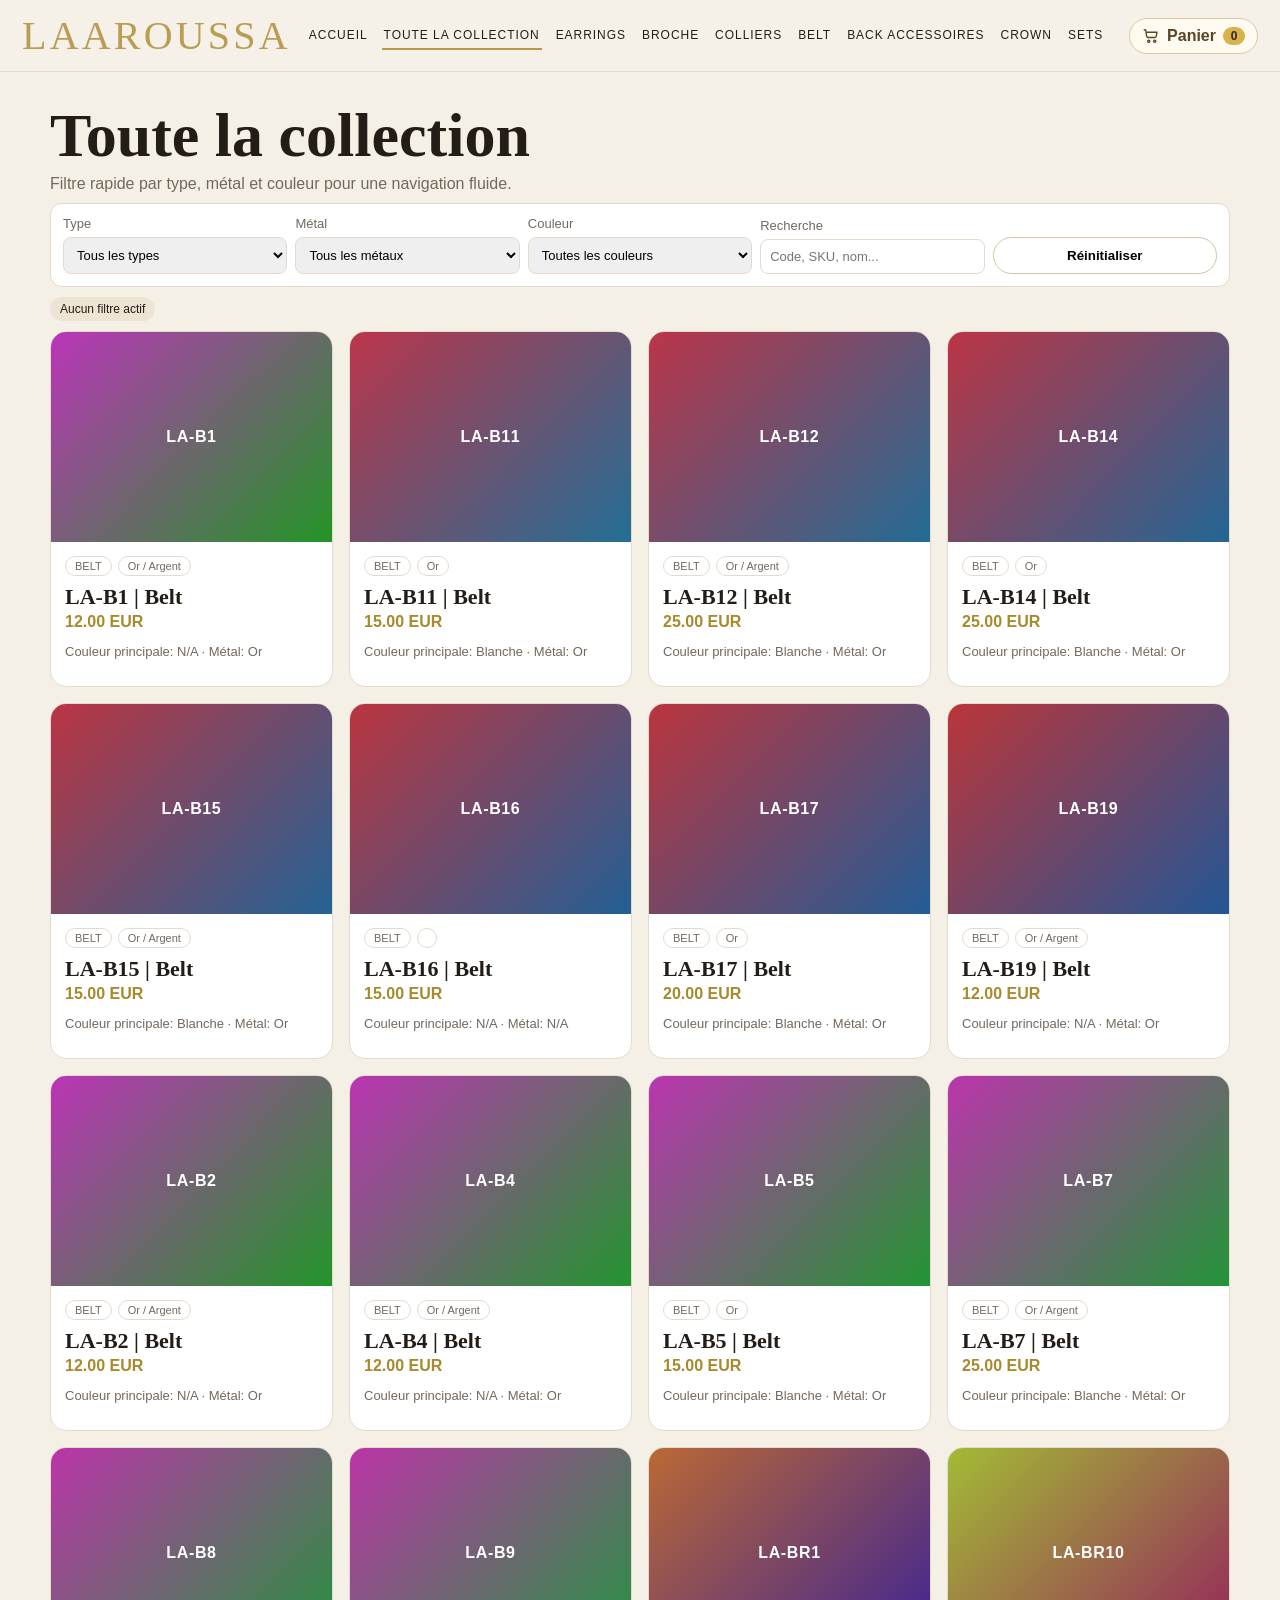
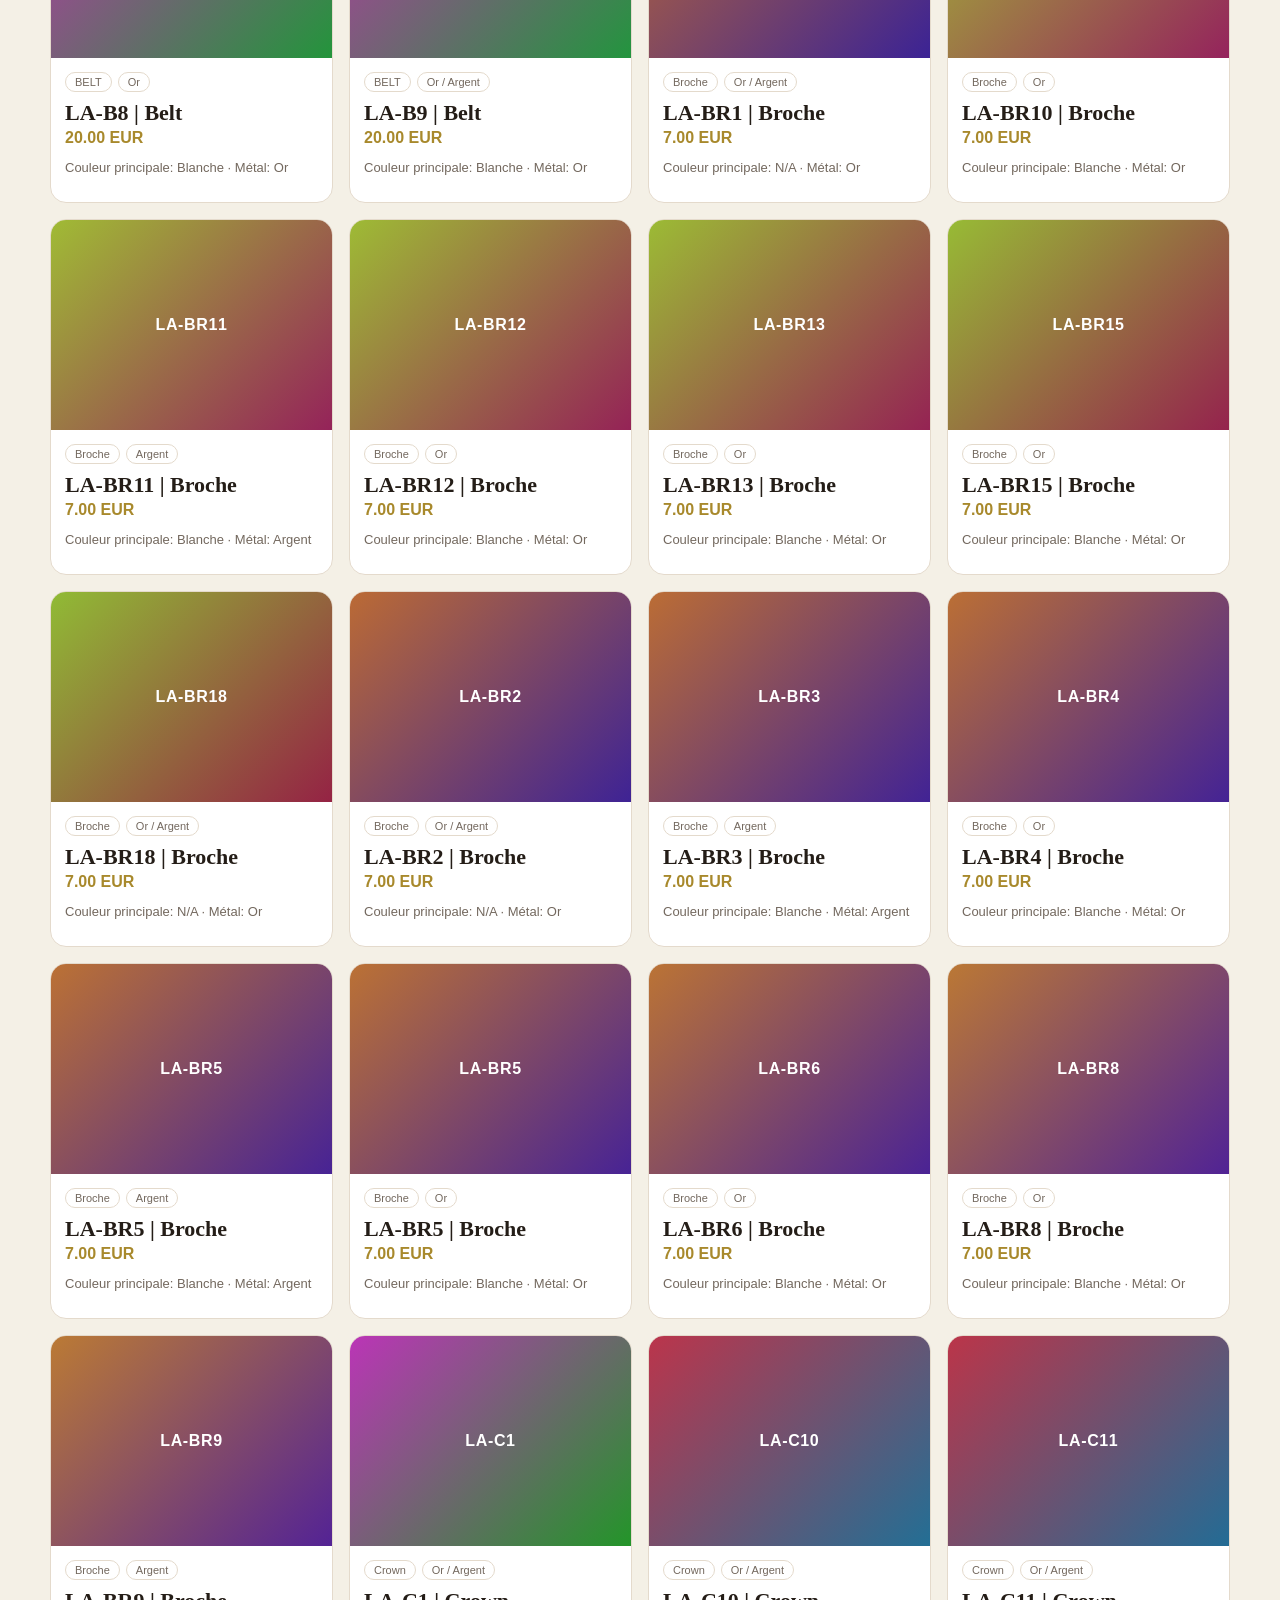
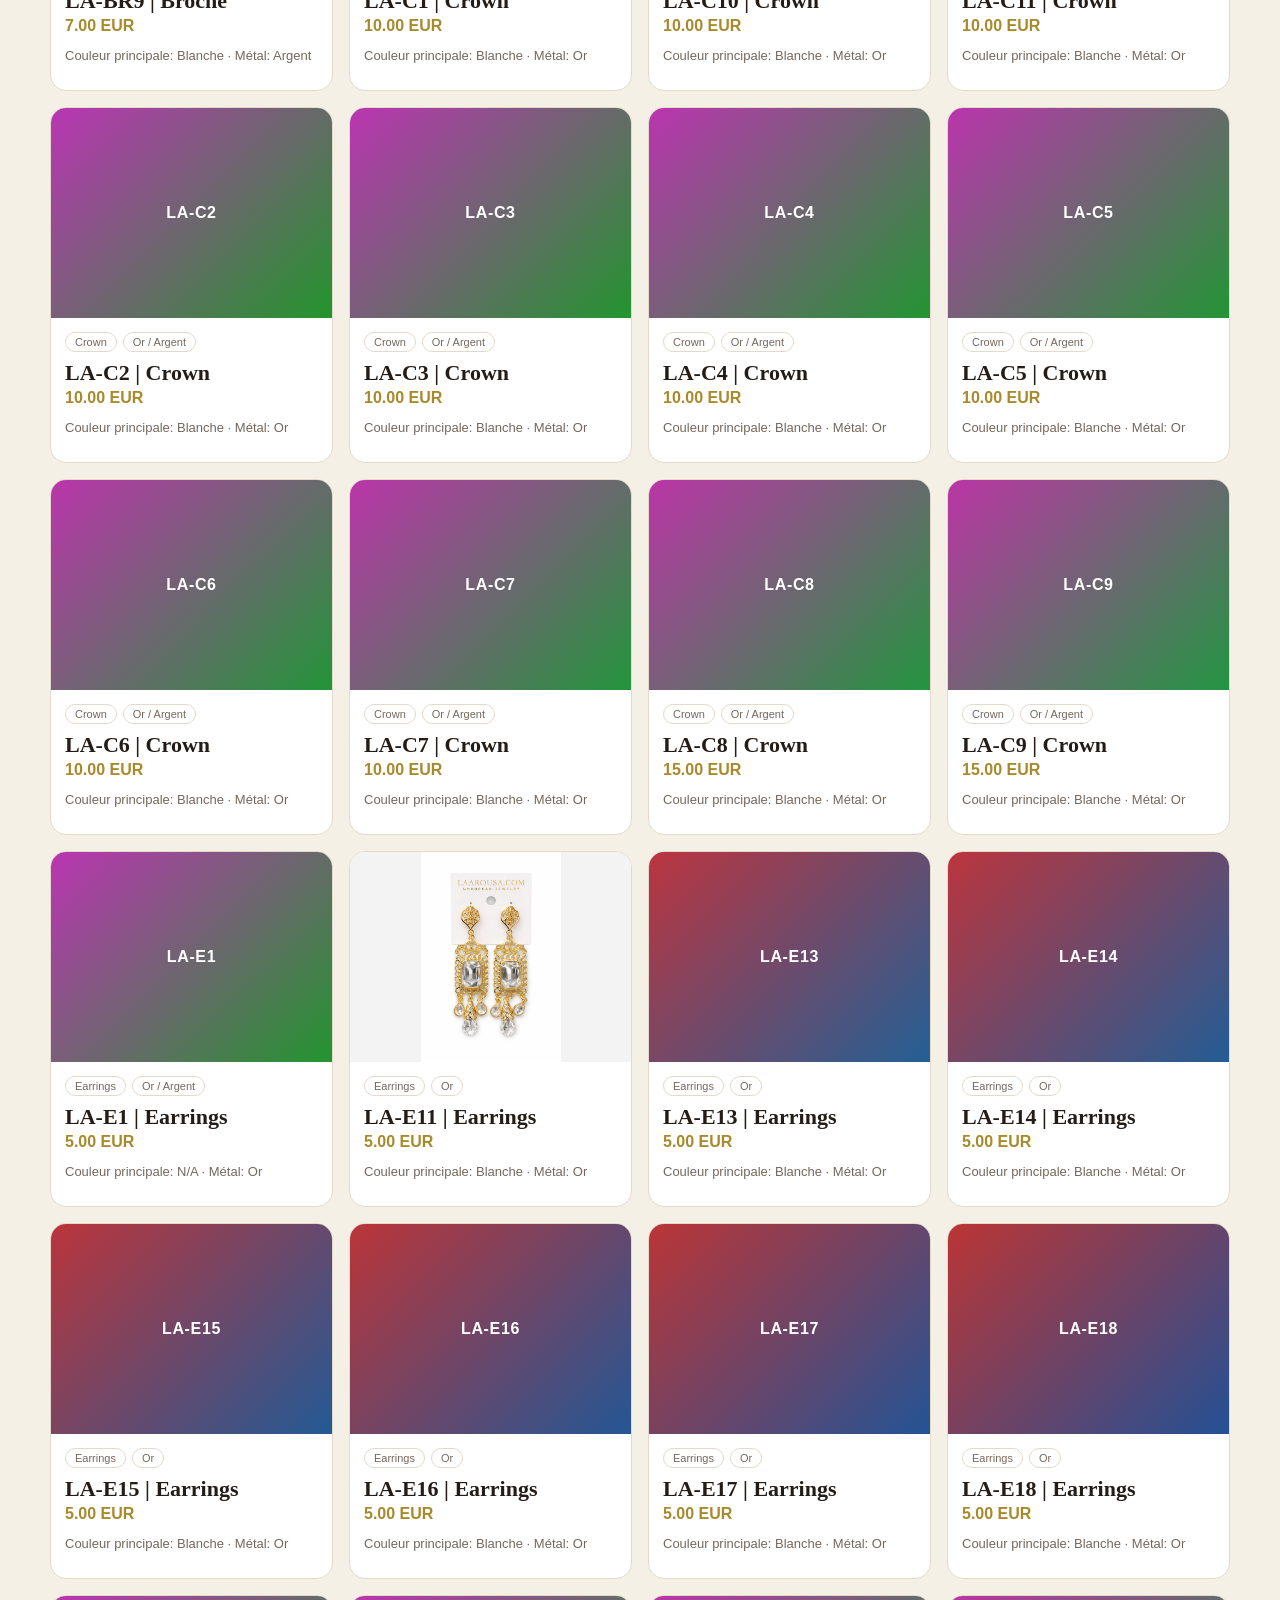
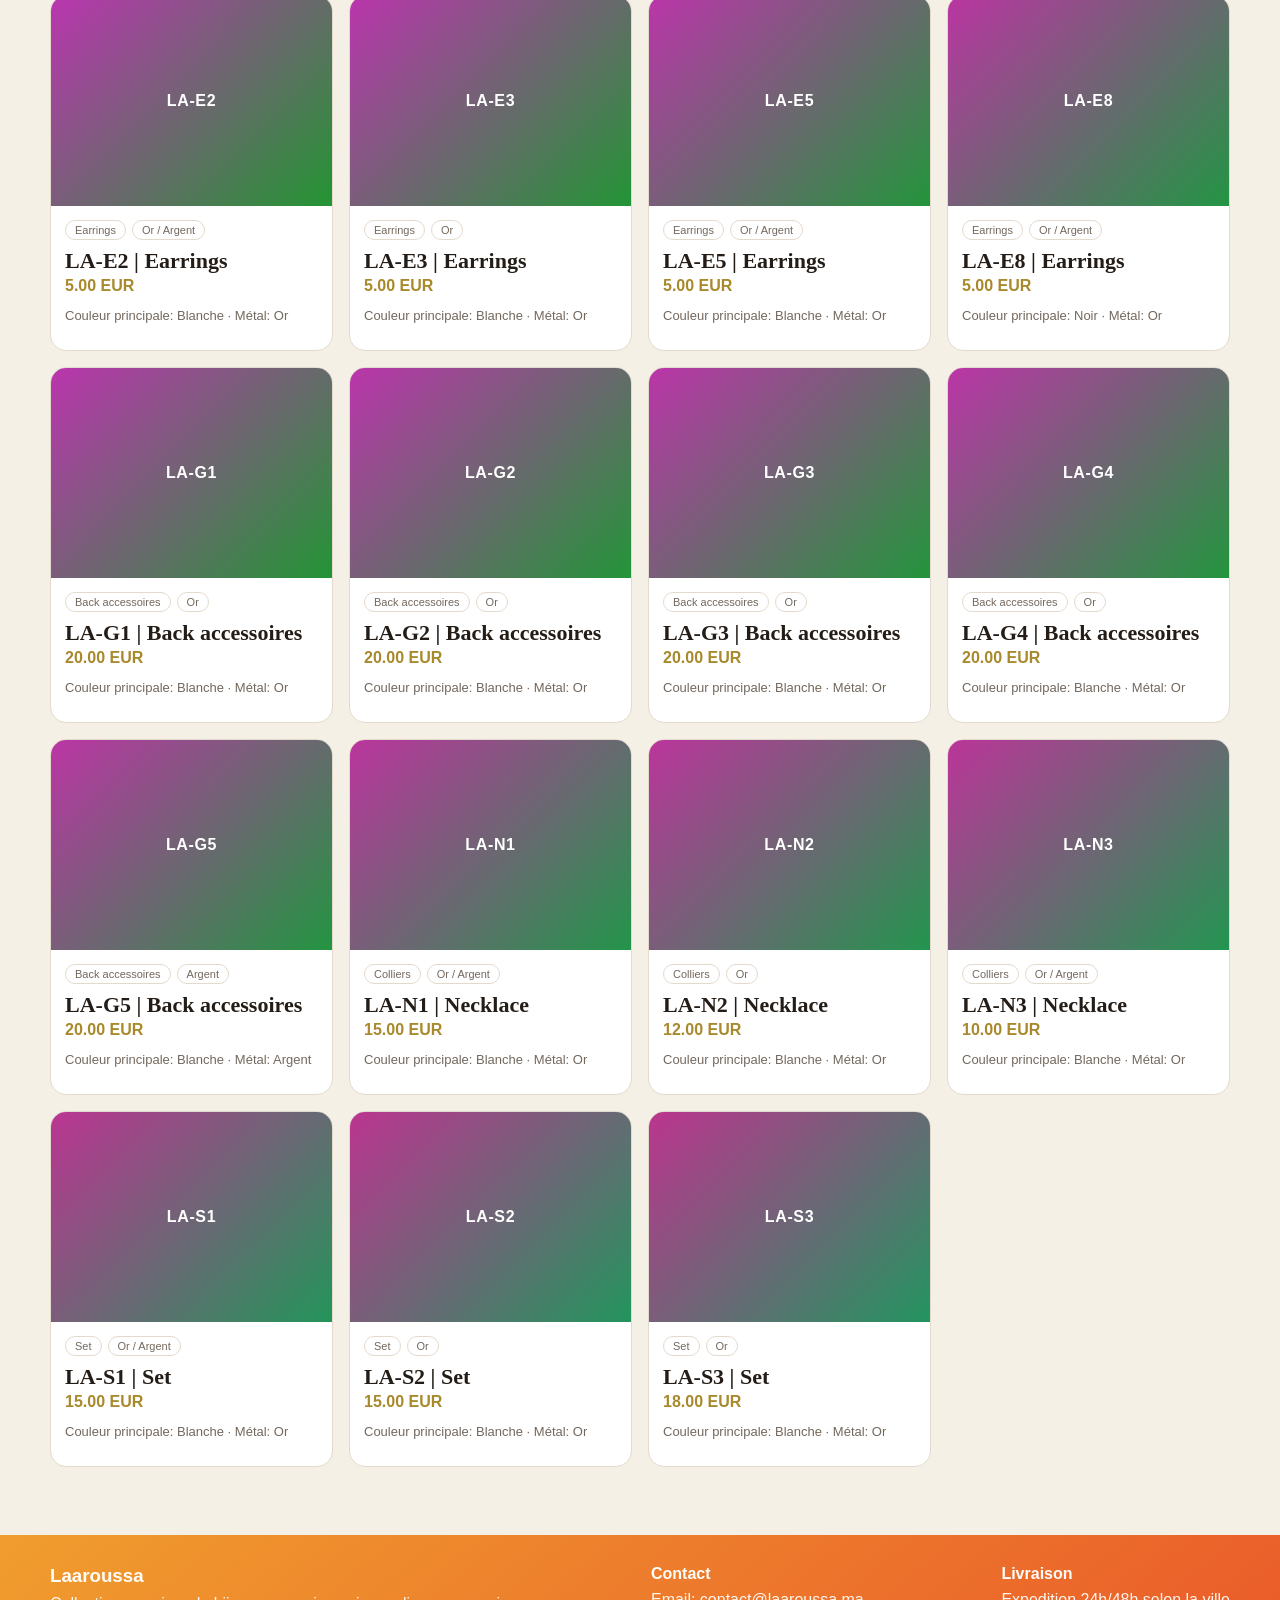
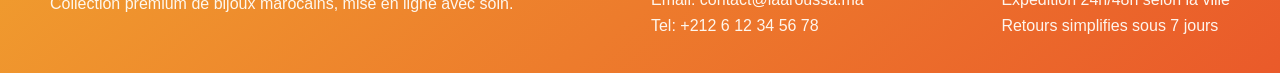
==== collection.html @ 794d37f0 "first commit" ====
<!doctype html>
<html lang="fr">
  <head>
    <meta charset="UTF-8" />
    <meta name="viewport" content="width=device-width, initial-scale=1.0" />
    <title>Laaroussa | Collection</title>
    <link rel="stylesheet" href="./styles.css" />
  </head>
  <body data-page="collection">
    <header class="site-header">
      <a class="brand" href="./index.html">LAAROUSSA</a>
      <nav class="main-nav">
        <a href="./index.html" data-nav="home">Accueil</a>
        <a href="./collection.html" data-nav="collection">Toute la collection</a>
        <a href="./collection.html?type=Earrings" data-nav="type" data-type="Earrings">Earrings</a>
        <a href="./collection.html?type=Broche" data-nav="type" data-type="Broche">Broche</a>
        <a href="./collection.html?type=Colliers" data-nav="type" data-type="Colliers">Colliers</a>
        <a href="./collection.html?type=BELT" data-nav="type" data-type="BELT">Belt</a>
        <a href="./collection.html?type=Back accessoires" data-nav="type" data-type="Back accessoires">Back accessoires</a>
        <a href="./collection.html?type=Crown" data-nav="type" data-type="Crown">Crown</a>
        <a href="./collection.html?type=Set" data-nav="type" data-type="Set">Sets</a>
      </nav>
      <a href="./panier.html" class="cart-link" aria-label="Ouvrir le panier">
        <svg viewBox="0 0 24 24" aria-hidden="true">
          <path d="M3 4h2l1.2 8.2A2 2 0 0 0 8.2 14h8.7a2 2 0 0 0 2-1.6L20 7H7"></path>
          <circle cx="9" cy="19" r="1.5"></circle>
          <circle cx="17" cy="19" r="1.5"></circle>
        </svg>
        <span>Panier</span>
        <strong>0</strong>
      </a>
    </header>

    <main class="container">
      <section class="page-head">
        <h1>Toute la collection</h1>
        <p>Filtre rapide par type, métal et couleur pour une navigation fluide.</p>
      </section>

      <section class="filter-strip">
        <label><span>Type</span><select id="typeSelect"></select></label>
        <label><span>Métal</span><select id="metalSelect"></select></label>
        <label><span>Couleur</span><select id="colorSelect"></select></label>
        <label><span>Recherche</span><input id="searchInput" type="search" placeholder="Code, SKU, nom..." /></label>
        <button id="resetFiltersBtn" class="btn" type="button">Réinitialiser</button>
      </section>

      <div id="activeFilters" class="active-filters"></div>
      <div id="collectionGrid" class="products-grid"></div>
    </main>

    <footer class="site-footer">
      <div class="footer-inner">
        <div>
          <h3>Laaroussa</h3>
          <p>Collection premium de bijoux marocains, mise en ligne avec soin.</p>
        </div>
        <div>
          <h4>Contact</h4>
          <p>Email: contact@laaroussa.ma</p>
          <p>Tel: +212 6 12 34 56 78</p>
        </div>
        <div>
          <h4>Livraison</h4>
          <p>Expedition 24h/48h selon la ville</p>
          <p>Retours simplifies sous 7 jours</p>
        </div>
      </div>
    </footer>

    <script src="./script.js"></script>
  </body>
</html>
---- styles.css ----
:root {
  --bg: #f4f0e6;
  --surface: #ffffff;
  --text: #241d17;
  --muted: #73685e;
  --line: #e4dacc;
  --primary: #d1ae45;
  --primary-text: #2f251f;
}

* {
  box-sizing: border-box;
}

body {
  margin: 0;
  background: var(--bg);
  color: var(--text);
  font-family: "Inter", "Segoe UI", Tahoma, sans-serif;
  min-height: 100vh;
  display: flex;
  flex-direction: column;
}

main {
  flex: 1;
}

a {
  color: inherit;
  text-decoration: none;
}

.container {
  width: min(1180px, calc(100% - 32px));
  margin: 0 auto;
}

.site-header {
  position: sticky;
  top: 0;
  z-index: 10;
  display: flex;
  gap: 16px;
  align-items: center;
  justify-content: space-between;
  padding: 12px 22px;
  border-bottom: 1px solid var(--line);
  background: rgba(245, 241, 232, 0.95);
  backdrop-filter: blur(3px);
}

.brand {
  font-size: 40px;
  font-family: Georgia, serif;
  letter-spacing: 0.08em;
  color: #b89d52;
}

.main-nav {
  display: flex;
  flex-wrap: wrap;
  gap: 12px;
  font-size: 12px;
  text-transform: uppercase;
  letter-spacing: 0.08em;
  flex: 1;
}

.main-nav a {
  padding: 6px 2px;
  border-bottom: 2px solid transparent;
}

.main-nav a:hover,
.main-nav a.is-active {
  border-color: #b79a4c;
}

.cart-link {
  display: inline-flex;
  align-items: center;
  gap: 7px;
  padding: 8px 12px;
  border: 1px solid #d8c8a2;
  border-radius: 999px;
  background: #fffaf0;
  font-weight: 600;
  color: #5a4624;
}

.cart-link svg {
  width: 18px;
  height: 18px;
  fill: none;
  stroke: currentColor;
  stroke-width: 1.8;
  stroke-linecap: round;
  stroke-linejoin: round;
}

.cart-link strong {
  min-width: 22px;
  text-align: center;
  background: #d8b34b;
  color: #2f251f;
  border-radius: 999px;
  font-size: 12px;
  padding: 2px 6px;
}

.cart-link.is-active {
  box-shadow: 0 0 0 2px #ceb06e;
}

.hero {
  margin-top: 0;
  border-radius: 0;
  border: 0;
  background:
    linear-gradient(130deg, rgba(252, 250, 246, 0.88), rgba(239, 232, 218, 0.88)),
    url("./assets/images/bijou.avif") center/cover no-repeat;
  padding: 72px 44px;
  position: relative;
  overflow: hidden;
  min-height: calc(100vh - 72px);
  display: flex;
  align-items: center;
}

.hero-content {
  position: relative;
  z-index: 2;
  width: min(760px, 100%);
}

.eyebrow {
  margin: 0;
  text-transform: uppercase;
  letter-spacing: 0.2em;
  font-size: 12px;
  color: var(--muted);
}

h1 {
  margin: 10px 0;
  font-family: Georgia, serif;
  font-size: clamp(34px, 5vw, 62px);
  line-height: 1.08;
}

.hero p {
  color: var(--muted);
  max-width: 680px;
  font-size: 17px;
  line-height: 1.55;
}

.hero-actions {
  display: flex;
  flex-wrap: wrap;
  gap: 10px;
  margin-top: 16px;
}

.hero-orbs {
  position: absolute;
  inset: 0;
  pointer-events: none;
}

.hero-orbs span {
  position: absolute;
  border-radius: 50%;
  filter: blur(2px);
  opacity: 0.45;
  animation: floatOrb 9s ease-in-out infinite;
}

.hero-orbs span:nth-child(1) {
  width: 140px;
  height: 140px;
  left: 6%;
  top: 10%;
  background: radial-gradient(circle, rgba(209, 174, 69, 0.6), rgba(209, 174, 69, 0));
}

.hero-orbs span:nth-child(2) {
  width: 180px;
  height: 180px;
  right: 8%;
  top: 18%;
  background: radial-gradient(circle, rgba(151, 134, 208, 0.52), rgba(151, 134, 208, 0));
  animation-delay: -3s;
}

.hero-orbs span:nth-child(3) {
  width: 160px;
  height: 160px;
  left: 40%;
  bottom: -18px;
  background: radial-gradient(circle, rgba(90, 149, 129, 0.45), rgba(90, 149, 129, 0));
  animation-delay: -6s;
}

.hero-wave {
  position: absolute;
  left: 0;
  right: 0;
  bottom: 0;
  width: 100%;
  height: 72px;
  z-index: 1;
}

.hero-wave path {
  fill: rgba(255, 255, 255, 0.62);
  transform-origin: center;
  animation: waveShift 7s ease-in-out infinite;
}

.btn {
  border: 1px solid #d4c4a3;
  padding: 10px 16px;
  border-radius: 999px;
  font-weight: 600;
  background: #fff;
  cursor: pointer;
}

.btn-primary {
  background: var(--primary);
  color: var(--primary-text);
  border-color: #c49f37;
}

.stats-grid {
  margin: 20px 0;
  display: grid;
  grid-template-columns: repeat(auto-fit, minmax(180px, 1fr));
  gap: 12px;
}

.stat {
  background: var(--surface);
  border: 1px solid var(--line);
  border-radius: 12px;
  padding: 14px;
}

.stat h3 {
  margin: 0;
  font-size: 24px;
  font-family: Georgia, serif;
}

.stat p {
  margin: 4px 0 0;
  color: var(--muted);
  font-size: 13px;
}

.section-title-wrap {
  display: flex;
  justify-content: space-between;
  align-items: center;
  gap: 8px;
}

.section-title {
  margin: 0;
  font-family: Georgia, serif;
  font-size: 34px;
}

.text-link {
  color: #876c2b;
  font-weight: 600;
}

.page-head {
  padding: 20px 0 10px;
}

.page-head h1 {
  margin-bottom: 6px;
}

.page-head p {
  color: var(--muted);
  margin: 0;
}

.filter-strip {
  background: var(--surface);
  border: 1px solid var(--line);
  border-radius: 12px;
  padding: 12px;
  display: grid;
  gap: 8px;
  grid-template-columns: repeat(auto-fit, minmax(160px, 1fr));
  align-items: end;
}

.filter-strip label {
  display: flex;
  flex-direction: column;
  gap: 6px;
  font-size: 13px;
  color: var(--muted);
}

input,
select {
  padding: 9px;
  border: 1px solid var(--line);
  border-radius: 8px;
  font: inherit;
}

.active-filters {
  margin: 10px 0;
  display: flex;
  flex-wrap: wrap;
  gap: 8px;
}

.active-filters span {
  background: #ede4d4;
  border-radius: 999px;
  padding: 5px 10px;
  font-size: 12px;
}

.products-grid {
  display: grid;
  gap: 16px;
  grid-template-columns: repeat(auto-fill, minmax(230px, 1fr));
  margin-bottom: 26px;
}

.product-card {
  display: block;
  background: var(--surface);
  border: 1px solid var(--line);
  border-radius: 16px;
  overflow: hidden;
  transition: transform 0.18s ease, box-shadow 0.18s ease;
}

.product-card:hover {
  transform: translateY(-4px);
  box-shadow: 0 14px 26px rgba(22, 18, 14, 0.12);
}

.product-visual {
  min-height: 210px;
  display: grid;
  place-items: center;
  color: #fff;
  text-align: center;
  font-weight: 800;
  letter-spacing: 0.04em;
  padding: 10px;
  transition: transform 0.22s ease, filter 0.22s ease;
  background-size: cover;
  background-position: center;
  background-repeat: no-repeat;
}

.product-visual.has-photo {
  background-size: contain;
  background-color: #f3f3f3;
}

.product-card:hover .product-visual {
  transform: scale(1.03);
  filter: saturate(1.08);
}

.product-body {
  padding: 14px;
}

.chips {
  display: flex;
  gap: 6px;
  flex-wrap: wrap;
}

.chip {
  border: 1px solid var(--line);
  border-radius: 999px;
  padding: 3px 9px;
  font-size: 11px;
  color: var(--muted);
}

.product-title {
  margin: 8px 0 3px;
  font-family: Georgia, serif;
  font-size: 22px;
}

.price {
  margin: 0;
  color: #a8892c;
  font-weight: 700;
}

.meta {
  color: var(--muted);
  font-size: 13px;
}

.actions {
  margin-top: 10px;
  display: grid;
  grid-template-columns: 1fr 1fr;
  gap: 8px;
}

.product-layout {
  margin-top: 10px;
  background: var(--surface);
  border: 1px solid var(--line);
  border-radius: 14px;
  padding: 18px;
  display: grid;
  gap: 18px;
  grid-template-columns: 1.15fr 1fr;
  box-shadow: 0 14px 28px rgba(20, 15, 11, 0.06);
}

.product-preview {
  min-height: 430px;
  border-radius: 12px;
  display: grid;
  place-items: center;
  font-size: clamp(30px, 6vw, 52px);
  color: #fff;
  font-family: Georgia, serif;
  text-align: center;
  padding: 10px;
  background-color: #f7f7f7;
  box-shadow: inset 0 0 0 1px #ebe3d5, 0 10px 24px rgba(40, 28, 16, 0.08);
}

.selection-box {
  border: 1px solid #e6dcca;
  border-radius: 10px;
  padding: 10px;
  margin-top: 10px;
  color: var(--muted);
}

.variant-pickers {
  margin-top: 8px;
  border-radius: 12px;
  padding: 8px 4px;
  display: grid;
  gap: 14px;
  grid-template-columns: repeat(2, minmax(0, 1fr));
}

.picker-group span {
  display: block;
  color: var(--muted);
  margin-bottom: 8px;
  font-size: 13px;
}

.swatches {
  display: flex;
  flex-wrap: wrap;
  gap: 8px;
}

.swatch {
  width: 30px;
  height: 30px;
  border-radius: 50%;
  border: 2px solid #fff;
  outline: 1px solid #cfc2ae;
  cursor: pointer;
  transition: transform 0.16s ease, box-shadow 0.16s ease;
}

.swatch:hover {
  transform: translateY(-1px);
}

.swatch.is-active {
  box-shadow: 0 0 0 2px #b0882d;
}

.variant-extra {
  margin-top: 8px;
  color: var(--muted);
  font-size: 13px;
}

.add-to-cart-btn {
  margin-top: 12px;
  width: 100%;
  font-size: 15px;
  padding: 12px 16px;
}

.metal-swatch.swatch-gold {
  background: linear-gradient(140deg, #d7b457, #ad8934);
}

.metal-swatch.swatch-silver {
  background: linear-gradient(140deg, #d1d7df, #95a1b0);
}

.site-footer {
  margin: 42px 0 0;
  width: 100%;
}

.footer-inner {
  background: linear-gradient(140deg, #f09d2e, #ea5a2a);
  color: #fffdf8;
  padding: 30px max(22px, calc((100vw - 1180px) / 2));
  display: flex;
  gap: 40px;
  justify-content: space-between;
  align-items: flex-start;
}

.editorial-grid {
  margin-top: 22px;
  display: grid;
  grid-template-columns: repeat(3, minmax(0, 1fr));
  gap: 16px;
}

.why-us {
  margin-top: 26px;
  display: grid;
  grid-template-columns: 1fr 1fr;
  gap: 18px;
  background: var(--surface);
  border: 1px solid var(--line);
  border-radius: 16px;
  overflow: hidden;
}

.why-us-media {
  min-height: 300px;
  background:
    linear-gradient(130deg, rgba(20, 15, 11, 0.16), rgba(20, 15, 11, 0.06)),
    url("./assets/images/BOUCLES/emeraude.jpeg") center/cover no-repeat;
}

.why-us-content {
  padding: 24px;
}

.editorial-card {
  background: var(--surface);
  border: 1px solid var(--line);
  border-radius: 16px;
  overflow: hidden;
  transition: transform 0.2s ease, box-shadow 0.2s ease;
}

.editorial-card:hover {
  transform: translateY(-3px);
  box-shadow: 0 12px 24px rgba(30, 22, 14, 0.12);
}

.editorial-media {
  height: 190px;
  background-size: cover;
  background-position: center;
}

.editorial-colliers {
  background-image:
    linear-gradient(130deg, rgba(10, 8, 7, 0.25), rgba(10, 8, 7, 0.05)),
    url("./assets/images/bijou.avif");
}

.editorial-earrings {
  background-image:
    linear-gradient(130deg, rgba(10, 8, 7, 0.25), rgba(10, 8, 7, 0.05)),
    url("./assets/images/BOUCLES/rouge.jpeg");
}

.editorial-crown {
  background-image:
    linear-gradient(130deg, rgba(10, 8, 7, 0.25), rgba(10, 8, 7, 0.05)),
    url("./assets/images/BOUCLES/violet.jpeg");
}

.editorial-caption {
  padding: 14px;
}

.editorial-caption h3 {
  margin: 0 0 6px;
  font-family: Georgia, serif;
  font-size: 24px;
}

.editorial-caption p {
  margin: 0;
  color: var(--muted);
  font-size: 14px;
}

.footer-inner h3,
.footer-inner h4,
.footer-inner p {
  margin: 0 0 8px;
}

.footer-inner h4 {
  font-size: 16px;
}

.footer-inner p {
  opacity: 0.95;
}

.empty-state {
  background: var(--surface);
  border: 1px dashed var(--line);
  border-radius: 12px;
  padding: 20px;
  text-align: center;
  color: var(--muted);
}

#cartItems {
  display: grid;
  gap: 12px;
}

.cart-row {
  background: var(--surface);
  border: 1px solid var(--line);
  border-radius: 12px;
  padding: 10px;
  display: grid;
  gap: 12px;
  grid-template-columns: 120px 1fr auto;
  align-items: center;
}

.cart-thumb {
  height: 92px;
  border-radius: 10px;
  display: grid;
  place-items: center;
  color: #fff;
  font-weight: 700;
}

.cart-main h3 {
  margin: 0 0 4px;
}

.cart-main p {
  margin: 0;
  color: var(--muted);
}

.cart-side {
  text-align: right;
}

.cart-side span {
  display: block;
  margin-top: 5px;
  color: var(--muted);
  font-size: 13px;
}

.cart-total-bar {
  margin-top: 14px;
  display: flex;
  justify-content: space-between;
  align-items: center;
  background: #fff9ef;
  border: 1px solid #e6d7ba;
  border-radius: 12px;
  padding: 12px 14px;
}

@keyframes floatOrb {
  0%,
  100% {
    transform: translateY(0px) translateX(0px);
  }
  50% {
    transform: translateY(-14px) translateX(8px);
  }
}

@keyframes waveShift {
  0% {
    transform: translateX(0) scaleY(1);
  }
  50% {
    transform: translateX(-10px) scaleY(1.04);
  }
  100% {
    transform: translateX(0) scaleY(1);
  }
}

@media (max-width: 960px) {
  .site-header {
    align-items: flex-start;
    flex-direction: column;
  }

  .main-nav {
    width: 100%;
  }

  .hero {
    min-height: calc(100vh - 118px);
    padding: 56px 20px;
  }

  .product-layout {
    grid-template-columns: 1fr;
  }

  .editorial-grid {
    grid-template-columns: 1fr;
  }

  .why-us {
    grid-template-columns: 1fr;
  }

  .why-us-media {
    min-height: 220px;
  }

  .variant-pickers {
    grid-template-columns: 1fr;
  }

  .footer-inner {
    flex-direction: column;
  }
}

body[data-page="home"] .container {
  width: 100%;
  margin: 0;
}
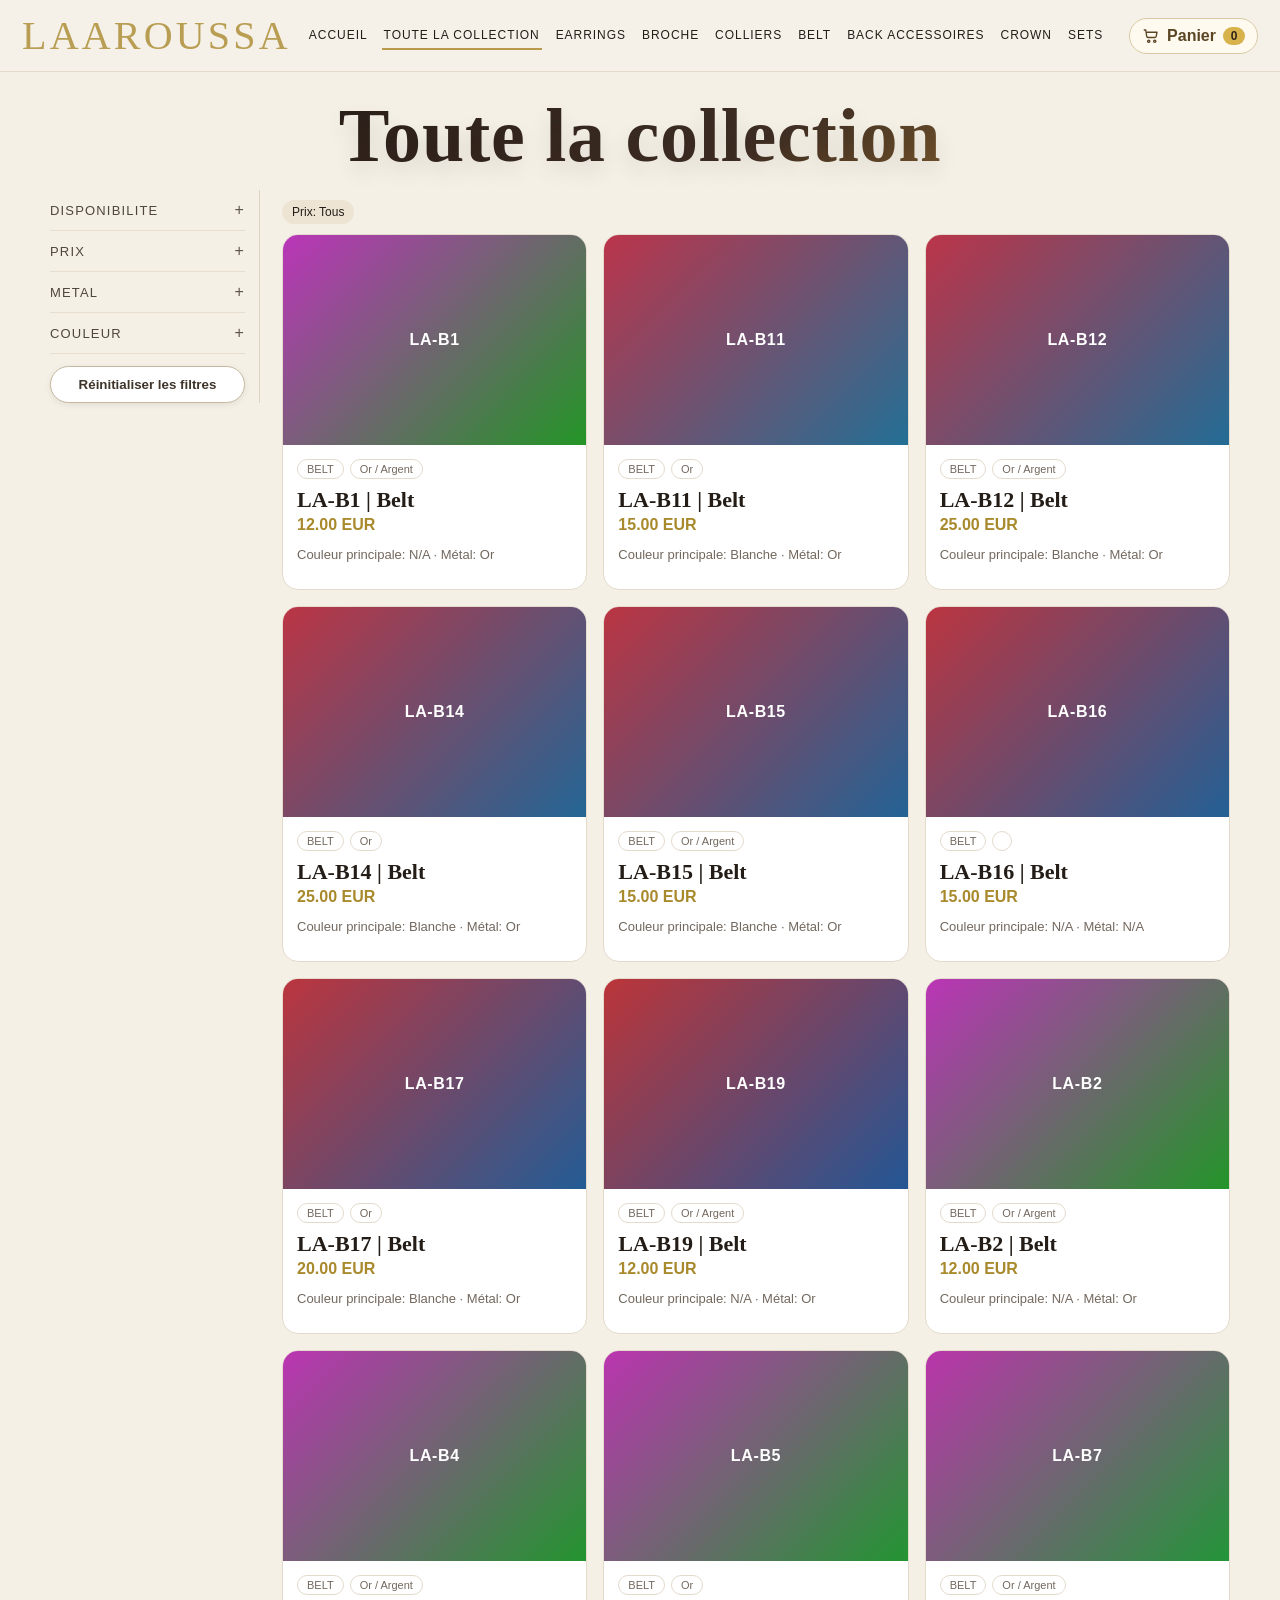
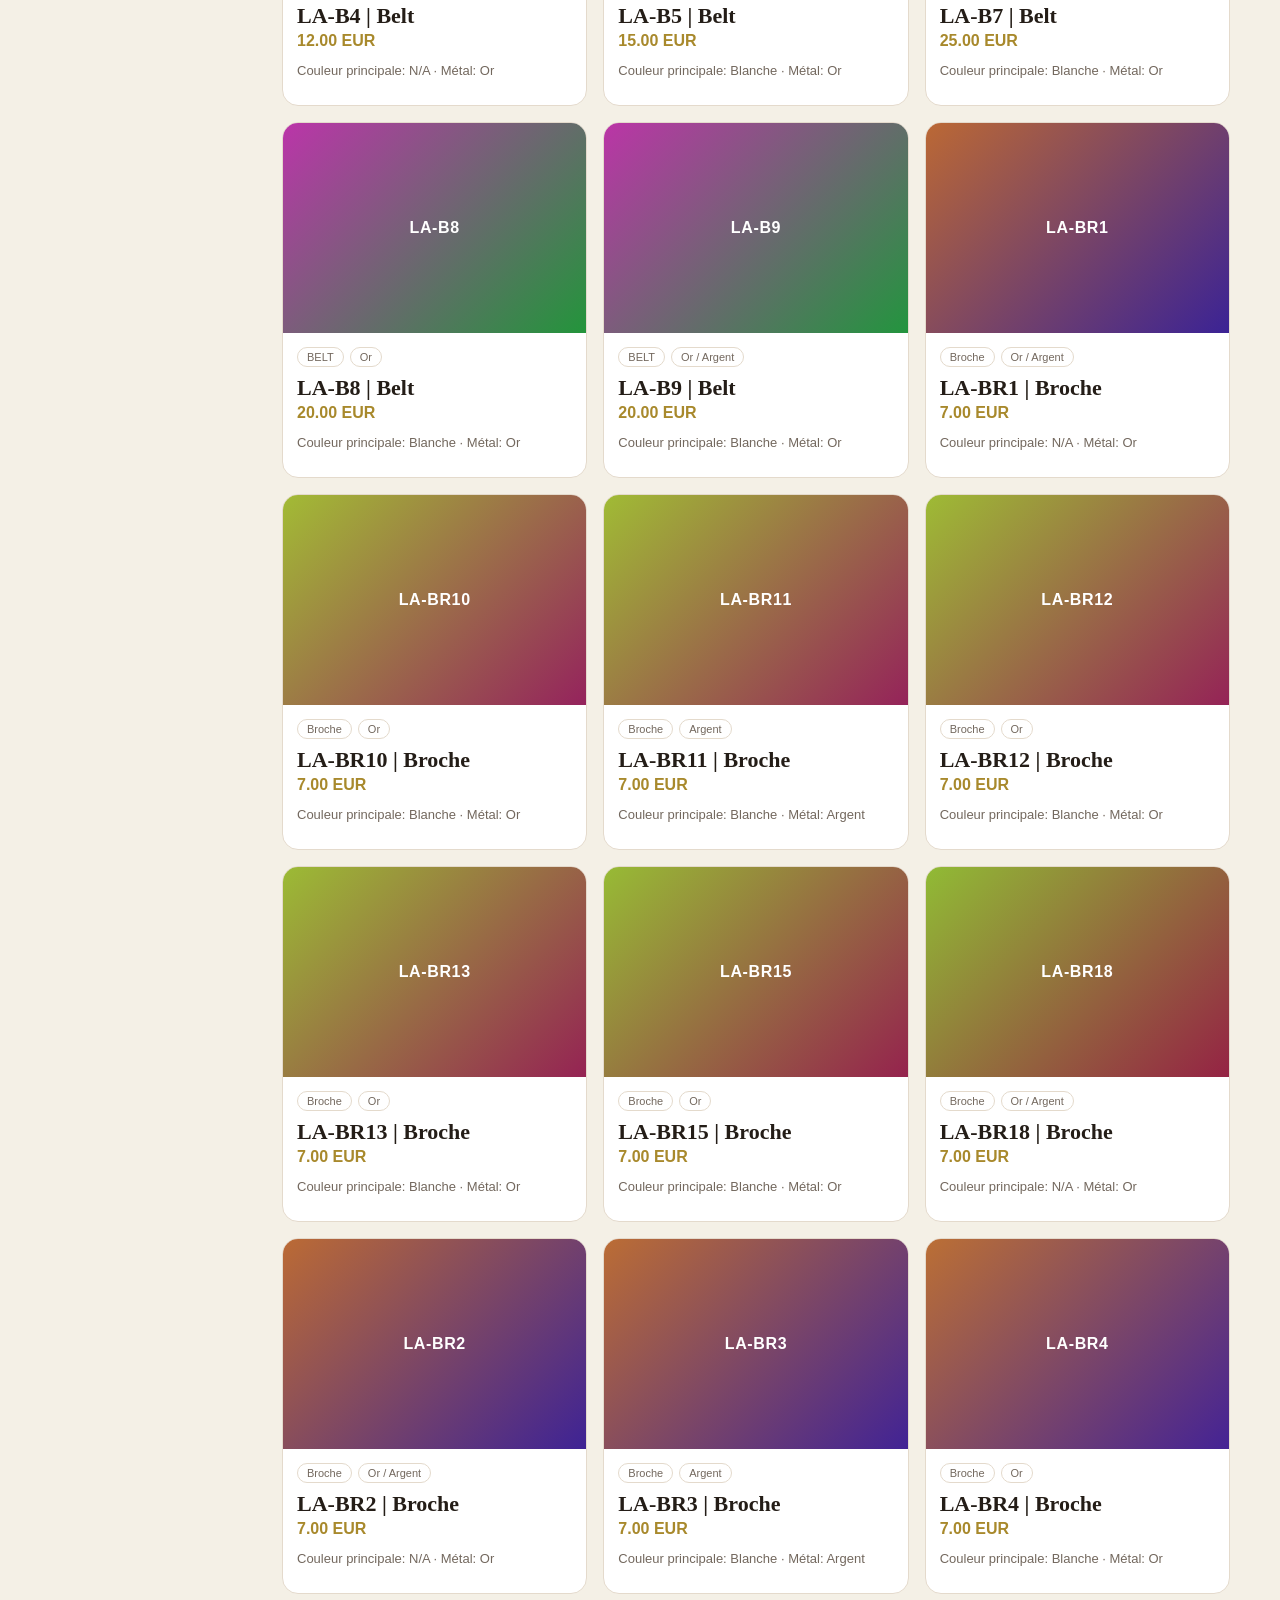
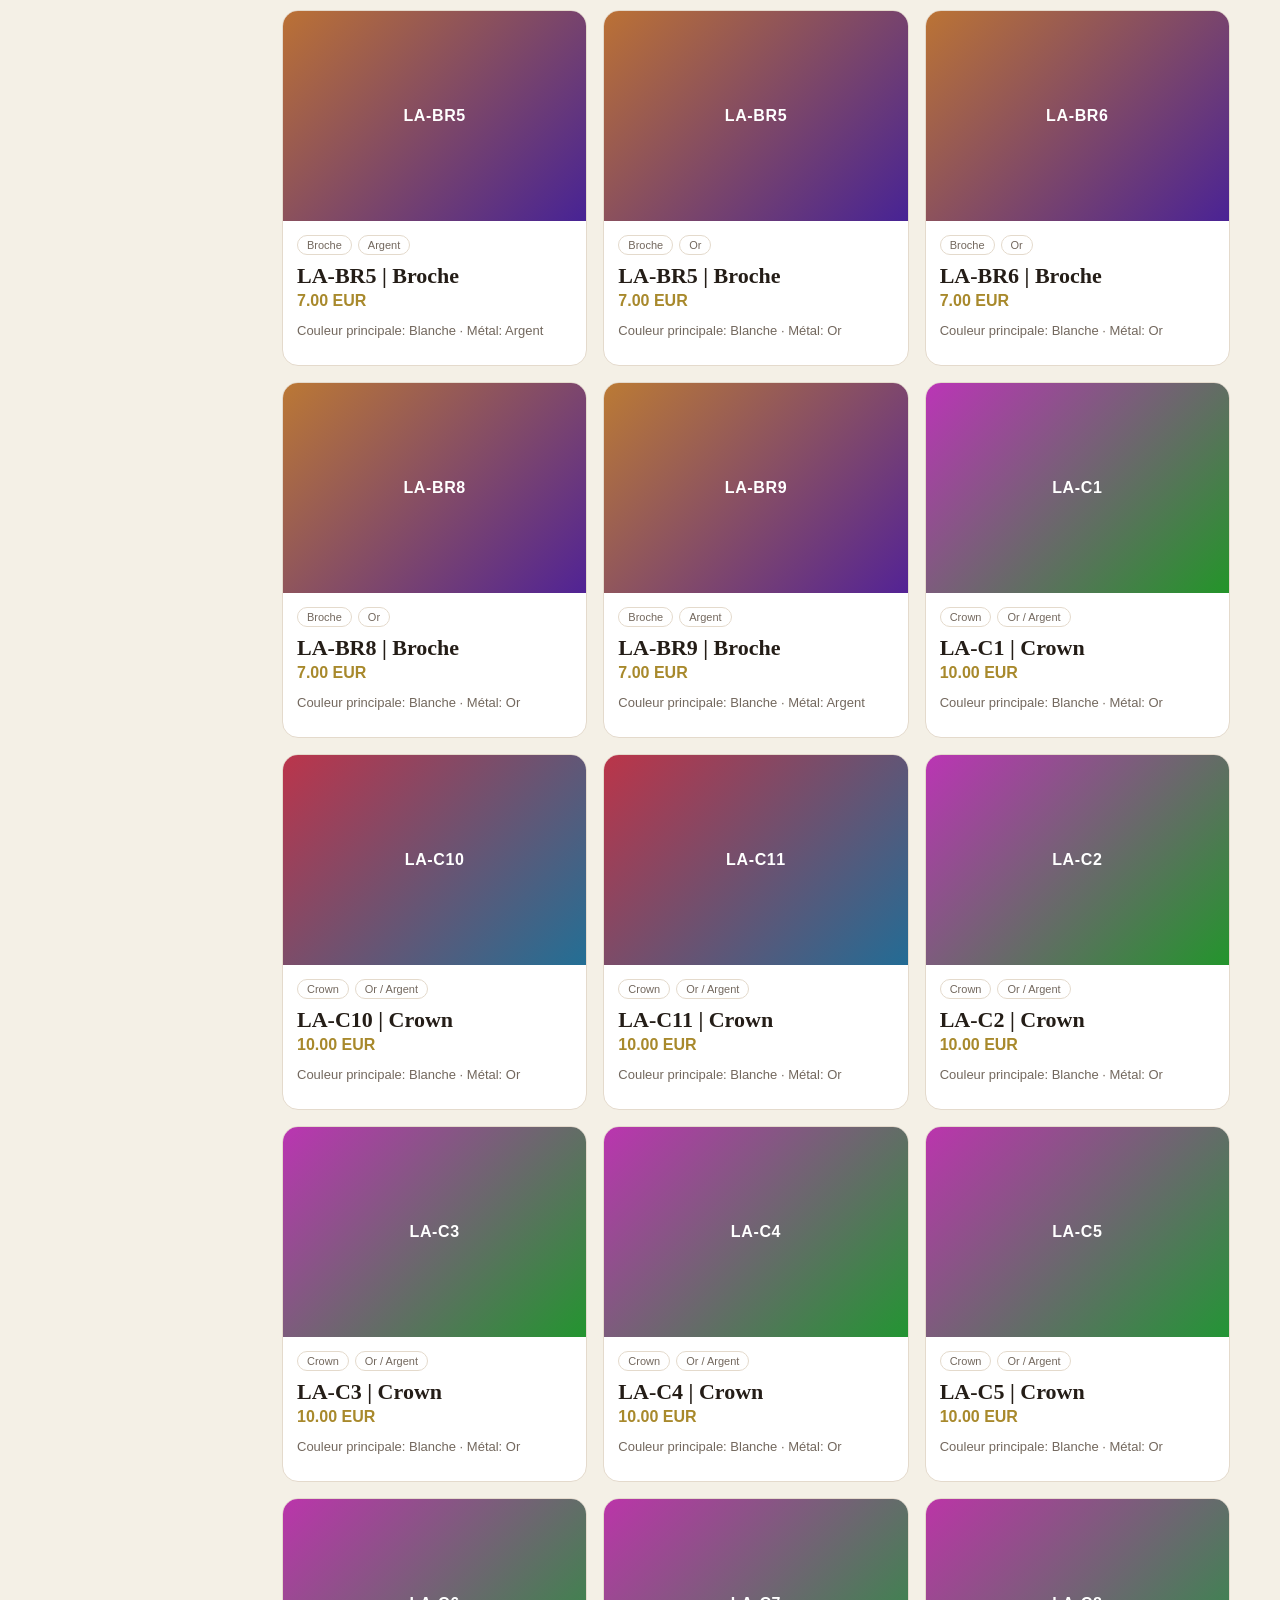
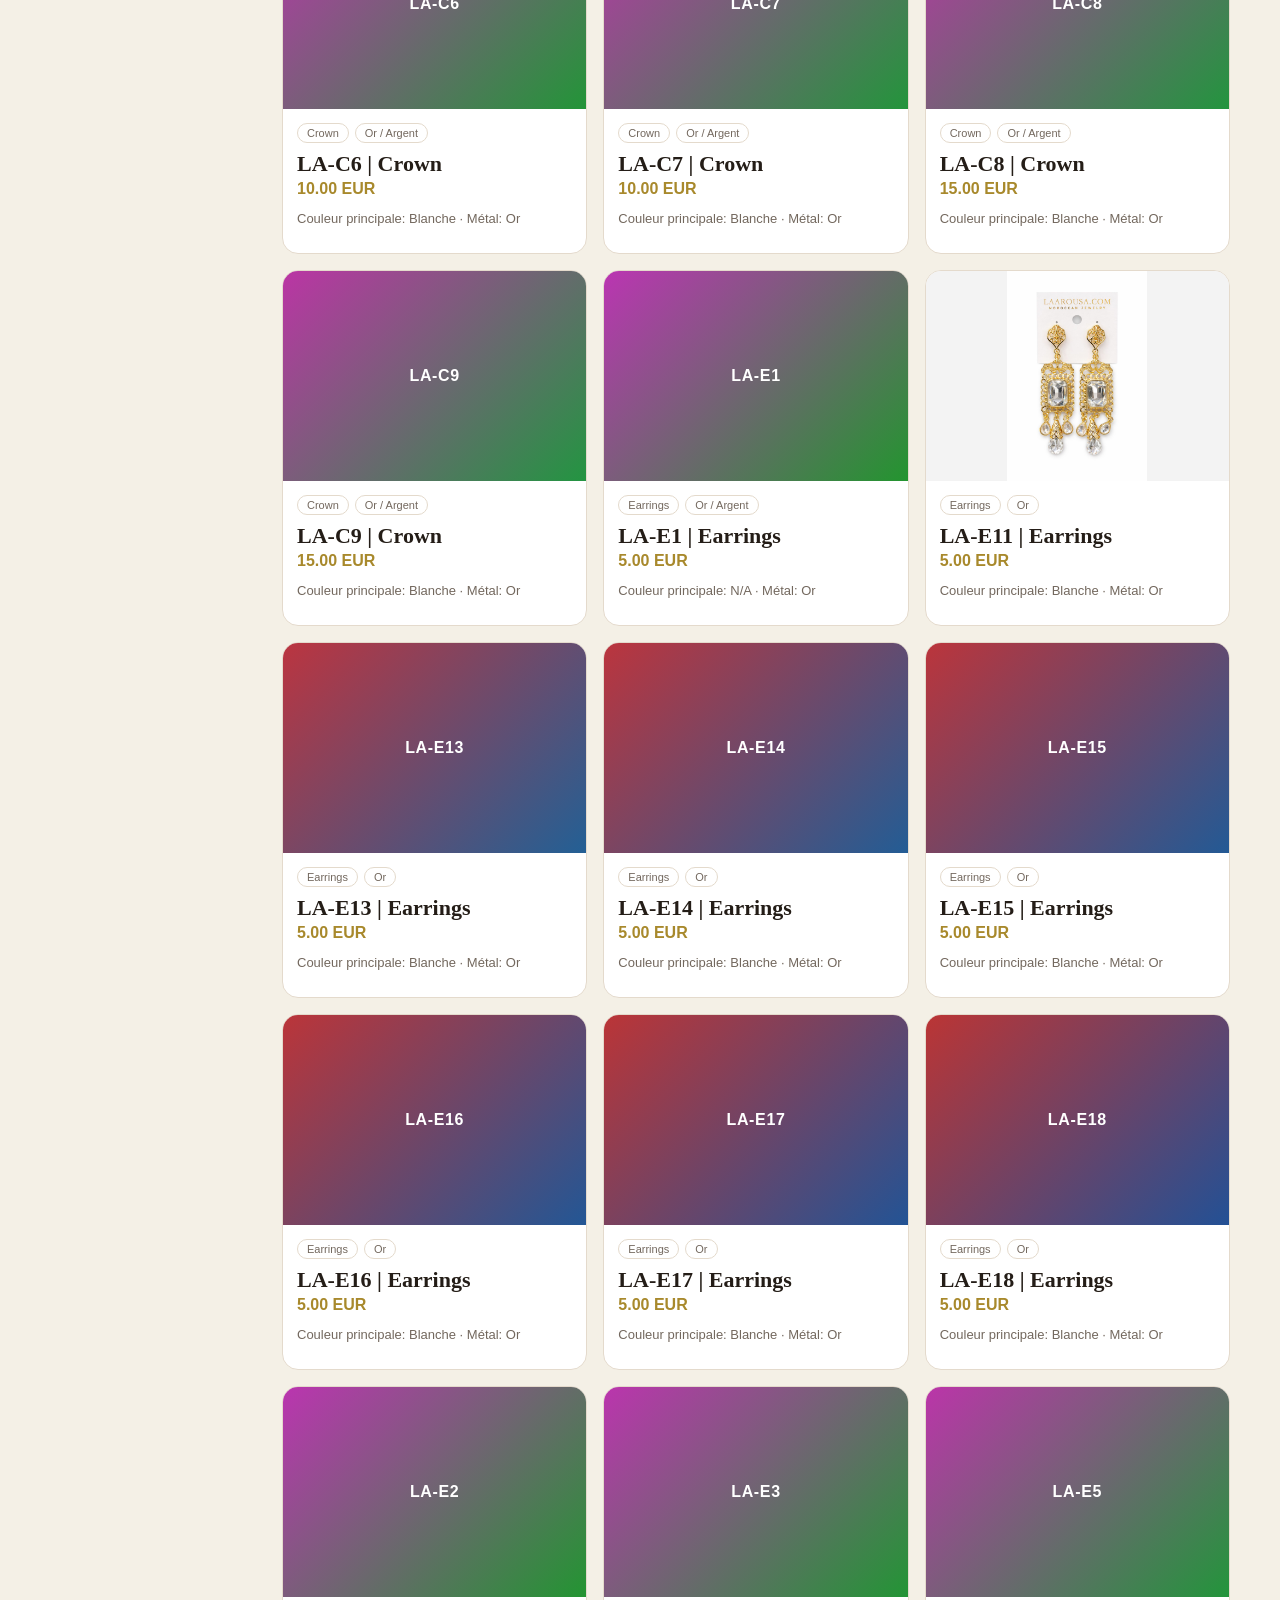
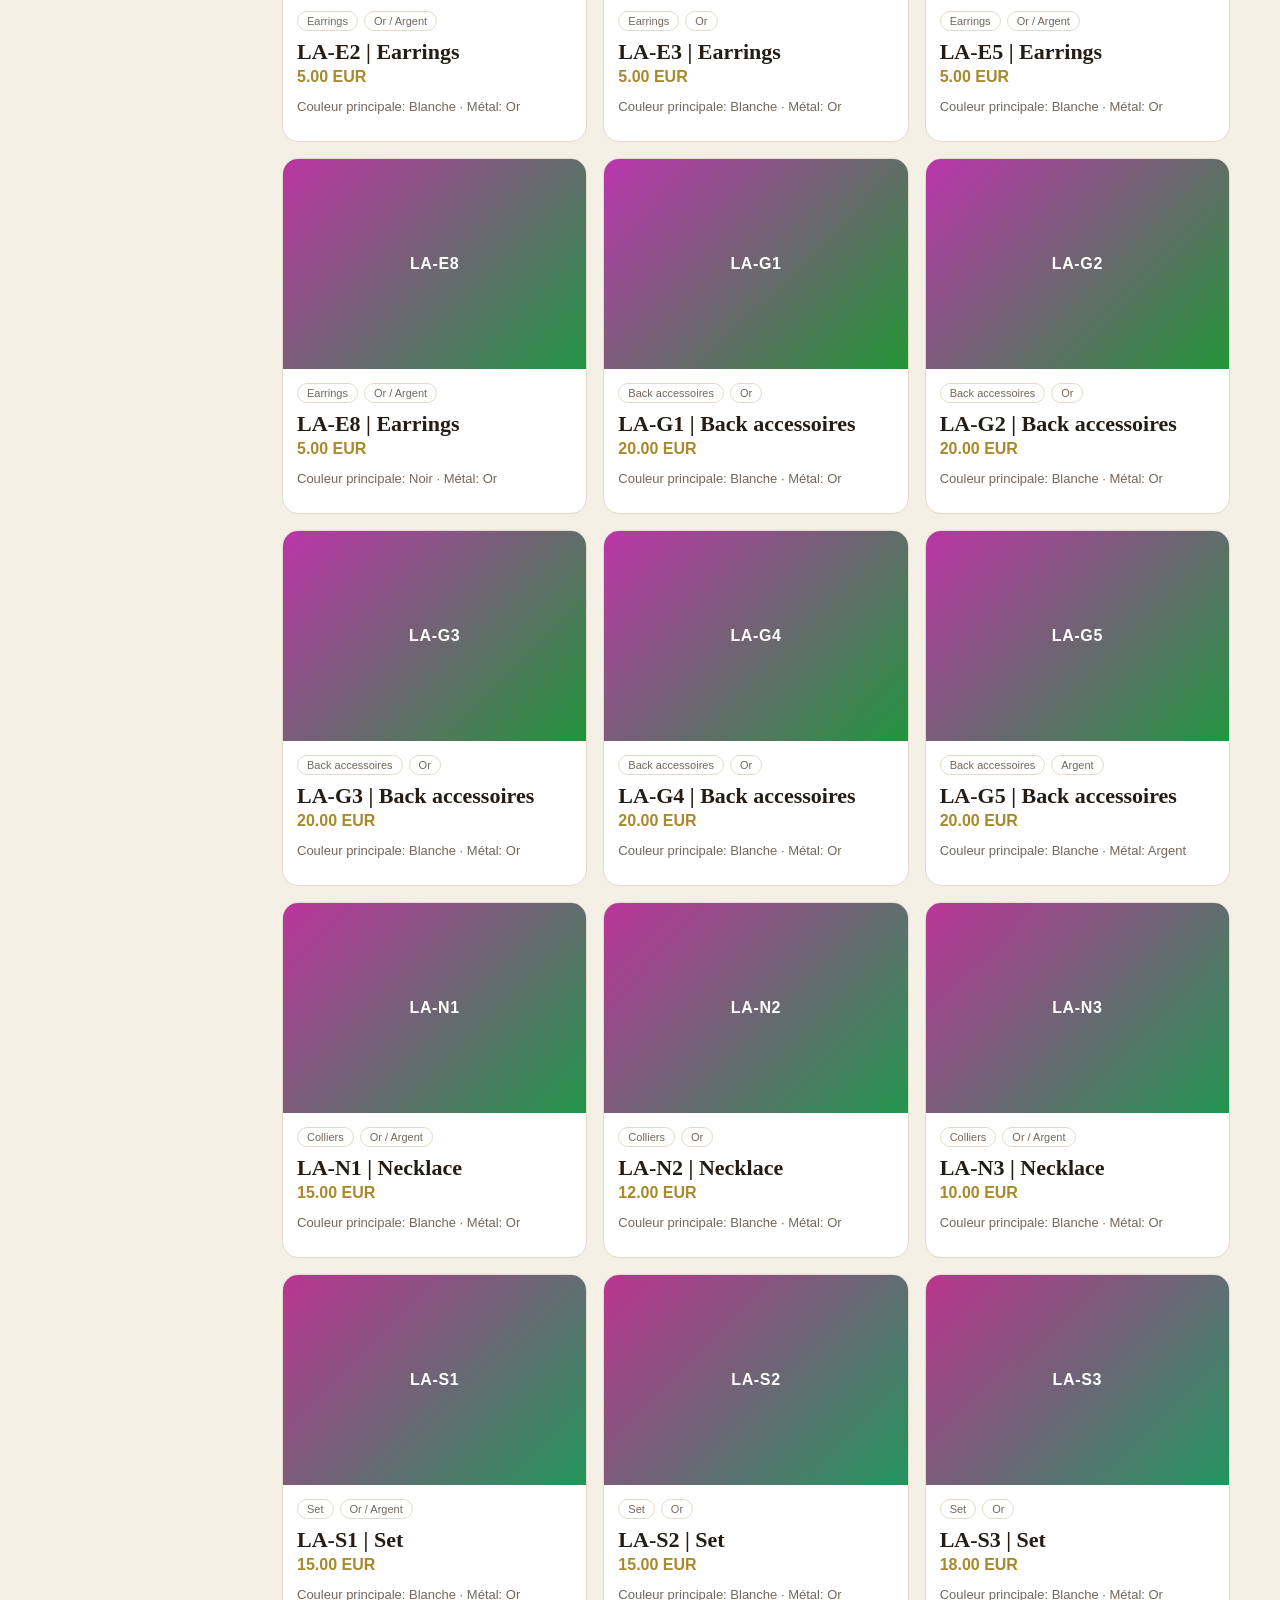
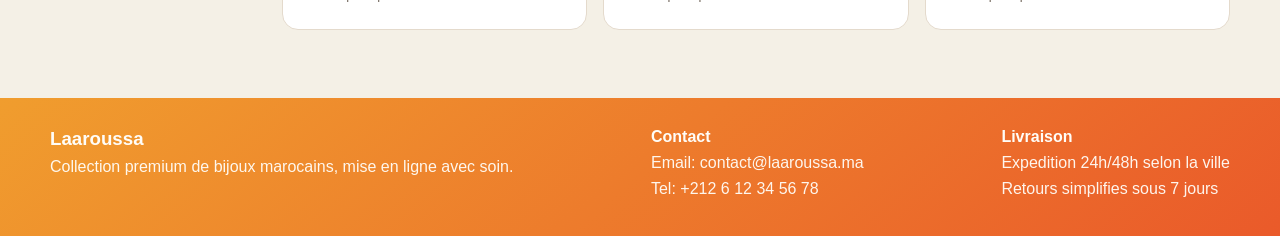
==== commit 74d76add: "filtre" ====
--- a/collection.html
+++ b/collection.html
@@ -34,19 +34,58 @@
     <main class="container">
       <section class="page-head">
         <h1>Toute la collection</h1>
-        <p>Filtre rapide par type, métal et couleur pour une navigation fluide.</p>
       </section>
 
-      <section class="filter-strip">
-        <label><span>Type</span><select id="typeSelect"></select></label>
-        <label><span>Métal</span><select id="metalSelect"></select></label>
-        <label><span>Couleur</span><select id="colorSelect"></select></label>
-        <label><span>Recherche</span><input id="searchInput" type="search" placeholder="Code, SKU, nom..." /></label>
-        <button id="resetFiltersBtn" class="btn" type="button">Réinitialiser</button>
+      <section class="collection-layout">
+        <aside class="advanced-filters">
+          <details>
+            <summary>Disponibilite</summary>
+            <div class="filter-body">
+              <label class="check-row">
+                <input id="inStockOnly" type="checkbox" />
+                <span>En stock uniquement</span>
+              </label>
+            </div>
+          </details>
+
+          <details>
+            <summary>Prix</summary>
+            <div class="filter-body">
+              <div class="price-fields">
+                <label>
+                  <span>Min</span>
+                  <input id="priceMinInput" type="number" min="0" step="1" />
+                </label>
+                <label>
+                  <span>Max</span>
+                  <input id="priceMaxInput" type="number" min="0" step="1" />
+                </label>
+              </div>
+            </div>
+          </details>
+
+          <details>
+            <summary>Metal</summary>
+            <div class="filter-body">
+              <select id="metalSelect"></select>
+            </div>
+          </details>
+
+          <details>
+            <summary>Couleur</summary>
+            <div class="filter-body">
+              <select id="colorSelect"></select>
+            </div>
+          </details>
+
+          <button id="resetFiltersBtn" class="btn reset-filters-btn" type="button">Réinitialiser les filtres</button>
+        </aside>
+
+        <section>
+          <div id="activeFilters" class="active-filters"></div>
+          <div id="collectionGrid" class="products-grid"></div>
+        </section>
       </section>
-
-      <div id="activeFilters" class="active-filters"></div>
-      <div id="collectionGrid" class="products-grid"></div>
     </main>
 
     <footer class="site-footer">
--- a/styles.css
+++ b/styles.css
@@ -279,16 +279,119 @@
 }
 
 .page-head {
-  padding: 20px 0 10px;
+  padding: 24px 0 16px;
+  text-align: center;
 }
 
 .page-head h1 {
-  margin-bottom: 6px;
+  margin: 0;
+  font-family: "Playfair Display", Georgia, serif;
+  font-size: clamp(44px, 7vw, 76px);
+  font-weight: 800;
+  line-height: 1.03;
+  letter-spacing: 0.01em;
+  background: linear-gradient(150deg, #1f1814 0%, #3f2e24 60%, #b38334 100%);
+  -webkit-background-clip: text;
+  background-clip: text;
+  color: transparent;
+  text-shadow: 0 10px 22px rgba(30, 20, 12, 0.1);
 }
 
 .page-head p {
   color: var(--muted);
   margin: 0;
+}
+
+.collection-layout {
+  display: grid;
+  grid-template-columns: 210px 1fr;
+  gap: 22px;
+  align-items: start;
+}
+
+.advanced-filters {
+  position: sticky;
+  top: 86px;
+  border-right: 1px solid #ddd3c1;
+  padding-right: 14px;
+}
+
+.advanced-filters details {
+  border-bottom: 1px solid #e7decf;
+  padding: 7px 0;
+}
+
+.advanced-filters summary {
+  list-style: none;
+  cursor: pointer;
+  font-size: 13px;
+  letter-spacing: 0.09em;
+  text-transform: uppercase;
+  color: #4f463d;
+  display: flex;
+  align-items: center;
+  justify-content: space-between;
+  padding: 5px 0;
+}
+
+.advanced-filters summary::after {
+  content: "+";
+  font-size: 16px;
+  opacity: 0.9;
+  line-height: 1;
+}
+
+.advanced-filters details[open] summary::after {
+  content: "−";
+}
+
+.advanced-filters input,
+.advanced-filters select {
+  width: 100%;
+  margin-top: 2px;
+  border-radius: 10px;
+  border-color: #cec1ab;
+  background: #fbf8f1;
+}
+
+.filter-body {
+  padding: 8px 0 10px;
+}
+
+.price-fields {
+  display: grid;
+  grid-template-columns: 1fr 1fr;
+  gap: 8px;
+}
+
+.price-fields label span {
+  display: block;
+  font-size: 11px;
+  color: #7b6d61;
+  margin-top: 8px;
+}
+
+.check-row {
+  margin-top: 2px;
+  display: flex;
+  gap: 8px;
+  align-items: center;
+  font-size: 13px;
+  color: var(--muted);
+}
+
+.reset-filters-btn {
+  margin-top: 12px;
+  width: 100%;
+  display: inline-flex;
+  align-items: center;
+  justify-content: center;
+  font-weight: 700;
+  border-radius: 999px;
+  border: 1px solid #c5b79f;
+  background: #fff;
+  color: #3f342a;
+  box-shadow: 0 2px 6px rgba(30, 22, 16, 0.08);
 }
 
 .filter-strip {
@@ -728,6 +831,17 @@
     padding: 56px 20px;
   }
 
+  .collection-layout {
+    grid-template-columns: 1fr;
+  }
+
+  .advanced-filters {
+    position: static;
+    border-right: 0;
+    padding-right: 0;
+    margin-bottom: 8px;
+  }
+
   .product-layout {
     grid-template-columns: 1fr;
   }
